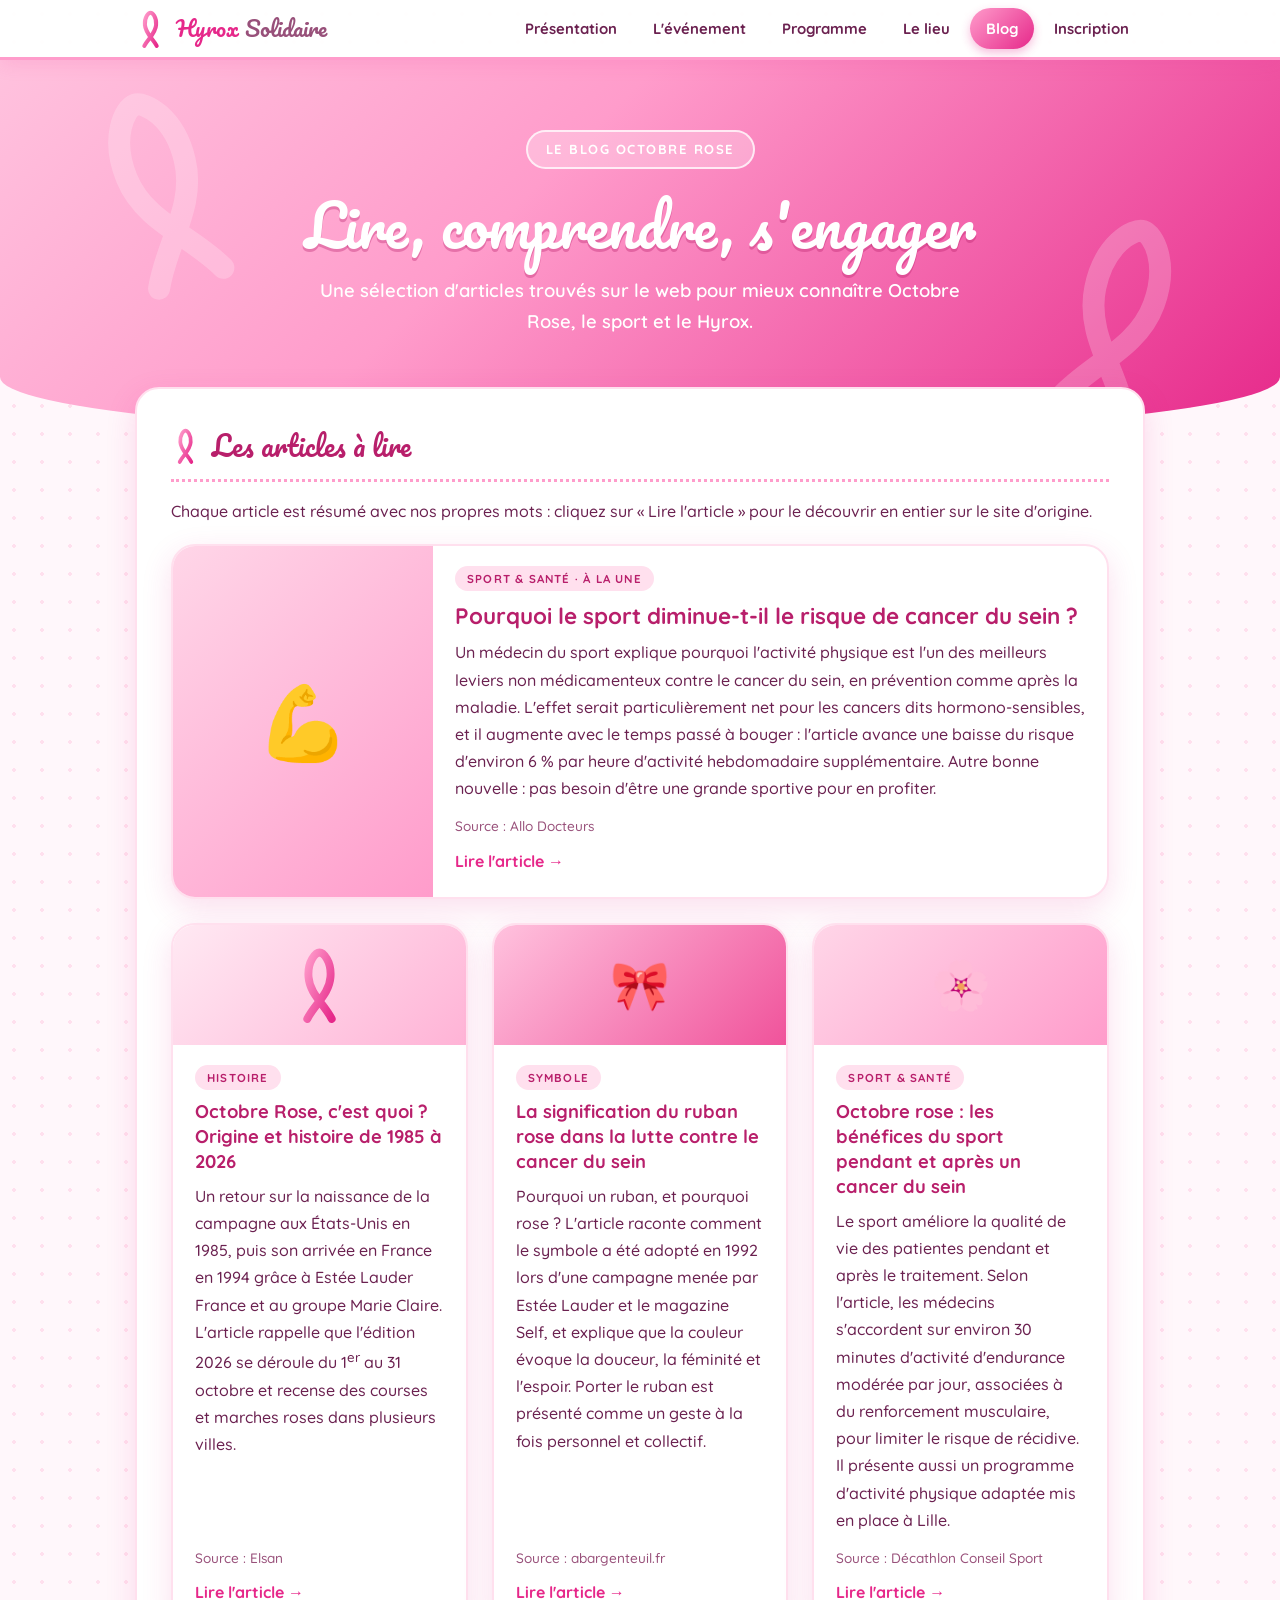
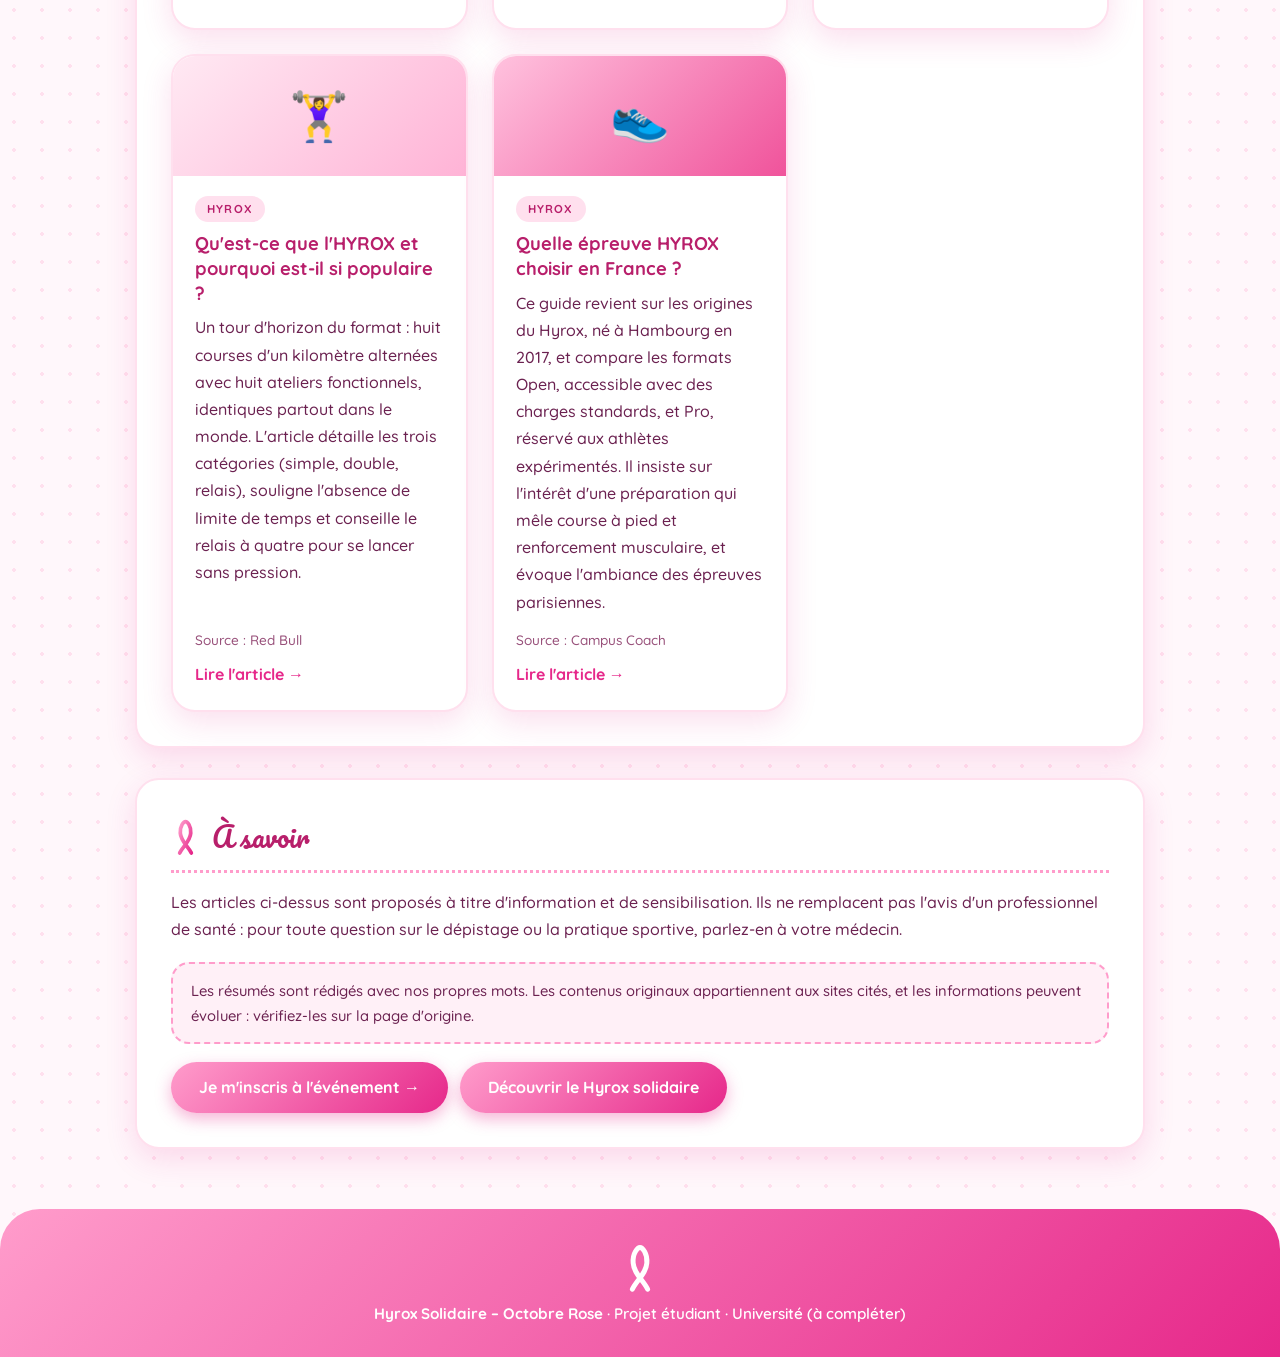
==== blog.html @ e8bedfcc "Add files via upload" ====
<!DOCTYPE html>
<html lang="fr">
<head>
  <meta charset="UTF-8">
  <meta name="viewport" content="width=device-width, initial-scale=1.0">
  <title>Blog – Hyrox Solidaire Octobre Rose</title>
  <link rel="icon" type="image/svg+xml" href="ruban.svg">
  <link rel="stylesheet" href="style.css">
</head>
<body>

  <header>
    <nav>
      <a class="logo" href="index.html"><img src="ruban.svg" alt="" class="logo-ruban"><span>Hyrox <em>Solidaire</em></span></a>
      <ul>
        <li><a href="index.html">Présentation</a></li>
        <li><a href="evenement.html">L'événement</a></li>
        <li><a href="programme.html">Programme</a></li>
        <li><a href="lieu.html">Le lieu</a></li>
        <li><a href="blog.html" class="actif">Blog</a></li>
        <li><a href="inscription.html">Inscription</a></li>
      </ul>
    </nav>
  </header>

  <div class="hero">
    <span class="badge">Le blog Octobre Rose</span>
    <h1>Lire, comprendre, s'engager</h1>
    <p>Une sélection d'articles trouvés sur le web pour mieux connaître Octobre Rose, le sport et le Hyrox.</p>
  </div>

  <main>

    <section id="articles">
      <h2>Les articles à lire</h2>
      <p>Chaque article est résumé avec nos propres mots : cliquez sur « Lire l'article » pour le découvrir en entier sur le site d'origine.</p>

      <div class="articles">

        <article class="article une">
          <div class="article-visuel">💪</div>
          <div class="article-corps">
            <span class="etiquette">Sport &amp; santé · À la une</span>
            <h3>Pourquoi le sport diminue-t-il le risque de cancer du sein ?</h3>
            <p>Un médecin du sport explique pourquoi l'activité physique est l'un des meilleurs leviers non médicamenteux contre le cancer du sein, en prévention comme après la maladie. L'effet serait particulièrement net pour les cancers dits hormono-sensibles, et il augmente avec le temps passé à bouger : l'article avance une baisse du risque d'environ 6 % par heure d'activité hebdomadaire supplémentaire. Autre bonne nouvelle : pas besoin d'être une grande sportive pour en profiter.</p>
            <p class="source">Source : Allo Docteurs</p>
            <a class="lire" href="https://www.allodocteurs.fr/maladies/cancer/cancer-du-sein/pourquoi-le-sport-diminue-t-il-le-risque-de-cancer-du-sein_25595.html" target="_blank" rel="noopener">Lire l'article →</a>
          </div>
        </article>

        <article class="article">
          <div class="article-visuel v2"><img src="ruban.svg" alt=""></div>
          <div class="article-corps">
            <span class="etiquette">Histoire</span>
            <h3>Octobre Rose, c'est quoi ? Origine et histoire de 1985 à 2026</h3>
            <p>Un retour sur la naissance de la campagne aux États-Unis en 1985, puis son arrivée en France en 1994 grâce à Estée Lauder France et au groupe Marie Claire. L'article rappelle que l'édition 2026 se déroule du 1<sup>er</sup> au 31 octobre et recense des courses et marches roses dans plusieurs villes.</p>
            <p class="source">Source : Elsan</p>
            <a class="lire" href="https://www.elsan.care/fr/nos-actualites/octobre-rose-c-est-quoi" target="_blank" rel="noopener">Lire l'article →</a>
          </div>
        </article>

        <article class="article">
          <div class="article-visuel v3">🎀</div>
          <div class="article-corps">
            <span class="etiquette">Symbole</span>
            <h3>La signification du ruban rose dans la lutte contre le cancer du sein</h3>
            <p>Pourquoi un ruban, et pourquoi rose ? L'article raconte comment le symbole a été adopté en 1992 lors d'une campagne menée par Estée Lauder et le magazine Self, et explique que la couleur évoque la douceur, la féminité et l'espoir. Porter le ruban est présenté comme un geste à la fois personnel et collectif.</p>
            <p class="source">Source : abargenteuil.fr</p>
            <a class="lire" href="https://abargenteuil.fr/blog/ruban-ligue-contre-le-cancer/" target="_blank" rel="noopener">Lire l'article →</a>
          </div>
        </article>

        <article class="article">
          <div class="article-visuel">🌸</div>
          <div class="article-corps">
            <span class="etiquette">Sport &amp; santé</span>
            <h3>Octobre rose : les bénéfices du sport pendant et après un cancer du sein</h3>
            <p>Le sport améliore la qualité de vie des patientes pendant et après le traitement. Selon l'article, les médecins s'accordent sur environ 30 minutes d'activité d'endurance modérée par jour, associées à du renforcement musculaire, pour limiter le risque de récidive. Il présente aussi un programme d'activité physique adaptée mis en place à Lille.</p>
            <p class="source">Source : Décathlon Conseil Sport</p>
            <a class="lire" href="https://conseilsport.decathlon.fr/les-benefices-du-sport-pendant-et-apres-un-cancer-du-sein" target="_blank" rel="noopener">Lire l'article →</a>
          </div>
        </article>

        <article class="article">
          <div class="article-visuel v2">🏋️‍♀️</div>
          <div class="article-corps">
            <span class="etiquette">Hyrox</span>
            <h3>Qu'est-ce que l'HYROX et pourquoi est-il si populaire ?</h3>
            <p>Un tour d'horizon du format : huit courses d'un kilomètre alternées avec huit ateliers fonctionnels, identiques partout dans le monde. L'article détaille les trois catégories (simple, double, relais), souligne l'absence de limite de temps et conseille le relais à quatre pour se lancer sans pression.</p>
            <p class="source">Source : Red Bull</p>
            <a class="lire" href="https://www.redbull.com/ch-fr/cest-quoi-hyrox" target="_blank" rel="noopener">Lire l'article →</a>
          </div>
        </article>

        <article class="article">
          <div class="article-visuel v3">👟</div>
          <div class="article-corps">
            <span class="etiquette">Hyrox</span>
            <h3>Quelle épreuve HYROX choisir en France ?</h3>
            <p>Ce guide revient sur les origines du Hyrox, né à Hambourg en 2017, et compare les formats Open, accessible avec des charges standards, et Pro, réservé aux athlètes expérimentés. Il insiste sur l'intérêt d'une préparation qui mêle course à pied et renforcement musculaire, et évoque l'ambiance des épreuves parisiennes.</p>
            <p class="source">Source : Campus Coach</p>
            <a class="lire" href="https://www.campus.coach/blog/epreuves-hyrox-france" target="_blank" rel="noopener">Lire l'article →</a>
          </div>
        </article>

      </div>
    </section>

    <section id="a-savoir">
      <h2>À savoir</h2>
      <p>Les articles ci-dessus sont proposés à titre d'information et de sensibilisation. Ils ne remplacent pas l'avis d'un professionnel de santé : pour toute question sur le dépistage ou la pratique sportive, parlez-en à votre médecin.</p>
      <div class="note">Les résumés sont rédigés avec nos propres mots. Les contenus originaux appartiennent aux sites cités, et les informations peuvent évoluer : vérifiez-les sur la page d'origine.</div>
      <a href="inscription.html" class="bouton">Je m'inscris à l'événement →</a>
      <a href="evenement.html" class="bouton">Découvrir le Hyrox solidaire</a>
    </section>

  </main>

  <footer>
    <img src="ruban.svg" alt="" class="ruban-pied">
    <p><strong>Hyrox Solidaire – Octobre Rose</strong> · Projet étudiant · Université (à compléter)</p>
  </footer>

</body>
</html>
---- style.css ----
@import url("https://fonts.googleapis.com/css2?family=Pacifico&family=Quicksand:wght@400;500;600;700&display=swap");

/* ==========================================================
   Hyrox Solidaire – Octobre Rose
   Style girly tout en rose, sans noir
   ========================================================== */

:root {
  --rose: #f0539b;
  --rose-vif: #e6288a;
  --rose-fonce: #b81f6b;
  --rose-doux: #ff9ccb;
  --rose-poudre: #ffe0ee;
  --rose-pale: #fff0f7;
  --creme: #fff7fb;
  --prune: #6b2150;
  --prune-doux: #98507a;
  --blanc: #ffffff;
  --rayon: 24px;
  --ombre: 0 10px 30px rgba(230, 40, 138, 0.15);
  --police-titre: "Pacifico", "Brush Script MT", cursive;
  --police: "Quicksand", "Segoe UI", Arial, sans-serif;
}

* {
  box-sizing: border-box;
  margin: 0;
  padding: 0;
}

html {
  scroll-behavior: smooth;
}

::selection {
  background: var(--rose-doux);
  color: var(--blanc);
}

body {
  font-family: var(--police);
  font-weight: 500;
  line-height: 1.7;
  color: var(--prune);
  background-color: var(--creme);
  background-image: radial-gradient(var(--rose-poudre) 1.6px, transparent 1.6px);
  background-size: 28px 28px;
}

a {
  color: var(--rose-fonce);
}

/* ---------- Navigation ---------- */
header {
  background: rgba(255, 255, 255, 0.94);
  border-bottom: 3px solid var(--rose-doux);
  box-shadow: 0 4px 18px rgba(230, 40, 138, 0.12);
  position: sticky;
  top: 0;
  z-index: 10;
}

nav {
  max-width: 1050px;
  margin: 0 auto;
  padding: 8px 20px;
  display: flex;
  flex-wrap: wrap;
  align-items: center;
  justify-content: space-between;
  gap: 6px;
}

.logo {
  display: flex;
  align-items: center;
  gap: 10px;
  font-family: var(--police-titre);
  font-size: 1.35rem;
  color: var(--rose-vif);
  text-decoration: none;
}

.logo em {
  font-style: normal;
  color: var(--prune-doux);
}

.logo-ruban {
  height: 40px;
  width: auto;
}

nav ul {
  list-style: none;
  display: flex;
  flex-wrap: wrap;
  gap: 4px;
}

nav ul a {
  display: block;
  padding: 8px 16px;
  color: var(--prune);
  text-decoration: none;
  font-weight: 700;
  font-size: 0.93rem;
  border-radius: 999px;
  transition: background 0.2s, color 0.2s;
}

nav ul a:hover {
  background: var(--rose-poudre);
  color: var(--rose-fonce);
}

nav ul a.actif {
  background: linear-gradient(135deg, var(--rose-doux), var(--rose-vif));
  color: var(--blanc);
  box-shadow: 0 4px 10px rgba(230, 40, 138, 0.3);
}

/* ---------- Bandeau d'en-tête ---------- */
.hero {
  position: relative;
  overflow: hidden;
  background: linear-gradient(135deg, #ffc2de 0%, var(--rose-doux) 40%, var(--rose-vif) 100%);
  color: var(--blanc);
  text-align: center;
  padding: 70px 20px 100px;
  border-radius: 0 0 50% 50% / 0 0 60px 60px;
}

.hero::before,
.hero::after {
  content: "";
  position: absolute;
  width: 170px;
  height: 220px;
  background: url("ruban.svg") center / contain no-repeat;
  filter: brightness(0) invert(1);
  opacity: 0.22;
}

.hero::before {
  left: 6%;
  top: 20px;
  transform: rotate(-18deg);
}

.hero::after {
  right: 6%;
  bottom: 10px;
  transform: rotate(16deg);
}

.hero > * {
  position: relative;
  z-index: 1;
}

.hero h1 {
  font-family: var(--police-titre);
  font-weight: 400;
  font-size: clamp(2.1rem, 5.5vw, 3.6rem);
  line-height: 1.25;
  margin-bottom: 14px;
  text-shadow: 0 3px 0 rgba(184, 31, 107, 0.35);
}

.hero p {
  max-width: 680px;
  margin: 0 auto;
  font-size: 1.15rem;
  font-weight: 600;
}

.badge {
  display: inline-block;
  background: rgba(255, 255, 255, 0.28);
  border: 2px solid rgba(255, 255, 255, 0.75);
  padding: 6px 18px;
  border-radius: 999px;
  font-size: 0.82rem;
  font-weight: 700;
  letter-spacing: 1.5px;
  text-transform: uppercase;
  margin-bottom: 20px;
}

/* ---------- Contenu ---------- */
main {
  position: relative;
  max-width: 1050px;
  margin: -50px auto 60px;
  padding: 0 20px;
}

section {
  background: var(--blanc);
  border: 2px solid var(--rose-poudre);
  border-radius: var(--rayon);
  box-shadow: var(--ombre);
  padding: 34px;
  margin-bottom: 30px;
}

h2 {
  font-family: var(--police-titre);
  font-weight: 400;
  color: var(--rose-fonce);
  font-size: 1.7rem;
  margin-bottom: 16px;
  padding-bottom: 10px;
  border-bottom: 3px dotted var(--rose-doux);
}

h2::before {
  content: "";
  display: inline-block;
  width: 1.1em;
  height: 1.4em;
  background: url("ruban.svg") center / contain no-repeat;
  margin-right: 0.4em;
  vertical-align: -0.28em;
}

h3 {
  color: var(--prune);
  margin: 18px 0 6px;
}

p + p {
  margin-top: 12px;
}

ul.liste {
  margin: 10px 0 0 22px;
}

ul.liste li {
  margin-bottom: 6px;
}

ul.liste li::marker {
  color: var(--rose);
}

/* ---------- Grilles et cartes ---------- */
.grille {
  display: grid;
  grid-template-columns: repeat(auto-fit, minmax(250px, 1fr));
  gap: 20px;
  margin-top: 16px;
}

.carte {
  background: var(--rose-pale);
  border: 2px dashed var(--rose-doux);
  border-radius: var(--rayon);
  padding: 22px;
}

.carte h3 {
  margin-top: 0;
  color: var(--rose-fonce);
}

.profil {
  display: flex;
  align-items: center;
  gap: 24px;
  flex-wrap: wrap;
}

.avatar {
  width: 120px;
  height: 120px;
  border-radius: 50%;
  background: linear-gradient(135deg, var(--rose-doux), var(--rose-vif));
  border: 5px solid var(--rose-poudre);
  box-shadow: var(--ombre);
  color: var(--blanc);
  display: flex;
  align-items: center;
  justify-content: center;
  font-family: var(--police-titre);
  font-size: 2.4rem;
  flex-shrink: 0;
}

/* ---------- Chiffres clés ---------- */
.chiffres {
  display: grid;
  grid-template-columns: repeat(auto-fit, minmax(170px, 1fr));
  gap: 16px;
  margin-top: 16px;
}

.chiffre {
  text-align: center;
  background: linear-gradient(135deg, var(--rose-doux), var(--rose-vif));
  color: var(--blanc);
  border-radius: var(--rayon);
  padding: 22px 10px;
  font-weight: 600;
  box-shadow: 0 8px 18px rgba(230, 40, 138, 0.25);
}

.chiffre strong {
  display: block;
  font-family: var(--police-titre);
  font-weight: 400;
  font-size: 1.7rem;
  color: var(--blanc);
}

/* ---------- Tableau des 8 ateliers ---------- */
table {
  width: 100%;
  border-collapse: collapse;
  margin-top: 14px;
  border-radius: 16px;
  overflow: hidden;
}

th,
td {
  padding: 12px 14px;
  text-align: left;
  border-bottom: 1px solid var(--rose-poudre);
}

th {
  background: linear-gradient(135deg, var(--rose-doux), var(--rose-vif));
  color: var(--blanc);
  font-size: 0.9rem;
  text-transform: uppercase;
  letter-spacing: 0.8px;
}

tr:nth-child(even) td {
  background: var(--rose-pale);
}

/* ---------- Programme (timeline) ---------- */
.timeline {
  list-style: none;
  position: relative;
  margin-top: 18px;
  padding-left: 34px;
}

.timeline::before {
  content: "";
  position: absolute;
  left: 9px;
  top: 6px;
  bottom: 6px;
  width: 4px;
  background: repeating-linear-gradient(var(--rose-doux) 0 8px, transparent 8px 14px);
  border-radius: 4px;
}

.timeline li {
  position: relative;
  margin-bottom: 22px;
}

.timeline li::before {
  content: "♥";
  position: absolute;
  left: -34px;
  top: 0;
  width: 22px;
  height: 22px;
  line-height: 22px;
  text-align: center;
  font-size: 1.05rem;
  color: var(--rose-vif);
  background: var(--blanc);
}

.heure {
  display: inline-block;
  background: linear-gradient(135deg, var(--rose-doux), var(--rose-vif));
  color: var(--blanc);
  font-weight: 700;
  font-size: 0.85rem;
  padding: 2px 14px;
  border-radius: 999px;
  margin-bottom: 4px;
}

.timeline h3 {
  margin: 2px 0 2px;
}

/* ---------- Bouton ---------- */
.bouton {
  display: inline-block;
  margin-top: 18px;
  margin-right: 8px;
  background: linear-gradient(135deg, var(--rose-doux), var(--rose-vif));
  color: var(--blanc);
  text-decoration: none;
  font-weight: 700;
  padding: 12px 28px;
  border-radius: 999px;
  box-shadow: 0 6px 16px rgba(230, 40, 138, 0.35);
  transition: transform 0.2s, box-shadow 0.2s;
}

.bouton:hover {
  transform: translateY(-3px);
  box-shadow: 0 10px 22px rgba(230, 40, 138, 0.45);
}

/* ---------- Carte du lieu ---------- */
.carte-map {
  margin-top: 16px;
  border-radius: var(--rayon);
  overflow: hidden;
  border: 5px solid var(--rose-poudre);
  box-shadow: var(--ombre);
}

.carte-map iframe {
  display: block;
  width: 100%;
  height: 420px;
  border: 0;
}

.liens-carte {
  margin-top: 10px;
  font-size: 0.95rem;
}

/* ---------- Formulaire ---------- */
.formulaire {
  margin-top: 10px;
}

.ligne {
  display: grid;
  grid-template-columns: repeat(auto-fit, minmax(240px, 1fr));
  gap: 18px;
}

.champ {
  display: flex;
  flex-direction: column;
  margin-bottom: 18px;
}

.champ label {
  font-weight: 700;
  margin-bottom: 6px;
  font-size: 0.95rem;
}

.champ input,
.champ select,
.champ textarea {
  font: inherit;
  color: var(--prune);
  padding: 11px 16px;
  border: 2px solid var(--rose-poudre);
  border-radius: 16px;
  background: var(--rose-pale);
  transition: border-color 0.2s, box-shadow 0.2s, background 0.2s;
}

.champ input:focus,
.champ select:focus,
.champ textarea:focus {
  outline: none;
  background: var(--blanc);
  border-color: var(--rose);
  box-shadow: 0 0 0 4px rgba(240, 83, 155, 0.2);
}

.case {
  display: flex;
  align-items: flex-start;
  gap: 10px;
  margin-bottom: 14px;
  font-size: 0.95rem;
  cursor: pointer;
}

.case input {
  margin-top: 5px;
  accent-color: var(--rose-vif);
  width: 18px;
  height: 18px;
  flex-shrink: 0;
}

.erreur {
  color: var(--rose-fonce);
  background: var(--rose-poudre);
  border: 2px solid var(--rose-doux);
  border-radius: 16px;
  padding: 10px 14px;
  margin-bottom: 8px;
  font-weight: 700;
}

.formulaire .bouton {
  border: 0;
  cursor: pointer;
  font: inherit;
  font-weight: 700;
}

.confirmation {
  background: var(--rose-pale);
  border: 2px dashed var(--rose-doux);
  border-radius: var(--rayon);
  padding: 24px;
  margin-top: 10px;
}

.confirmation h3 {
  margin-top: 0;
  color: var(--rose-fonce);
}

[hidden] {
  display: none !important;
}

/* ---------- Blog ---------- */
.articles {
  display: grid;
  grid-template-columns: repeat(auto-fit, minmax(290px, 1fr));
  gap: 24px;
  margin-top: 18px;
}

.article {
  display: flex;
  flex-direction: column;
  background: var(--blanc);
  border: 2px solid var(--rose-poudre);
  border-radius: var(--rayon);
  overflow: hidden;
  box-shadow: var(--ombre);
  transition: transform 0.25s, box-shadow 0.25s;
}

.article:hover {
  transform: translateY(-5px);
  box-shadow: 0 16px 36px rgba(230, 40, 138, 0.25);
}

.article-visuel {
  display: flex;
  align-items: center;
  justify-content: center;
  height: 120px;
  font-size: 3rem;
  background: linear-gradient(135deg, #ffd6e8, var(--rose-doux));
}

.article-visuel.v2 {
  background: linear-gradient(135deg, #ffe9f3, #ffb3d6);
}

.article-visuel.v3 {
  background: linear-gradient(135deg, #ffc2de, var(--rose));
}

.article-visuel img {
  height: 80px;
  width: auto;
}

.article-corps {
  display: flex;
  flex-direction: column;
  flex: 1;
  padding: 20px 22px 22px;
}

.etiquette {
  align-self: flex-start;
  background: var(--rose-poudre);
  color: var(--rose-fonce);
  font-weight: 700;
  font-size: 0.72rem;
  text-transform: uppercase;
  letter-spacing: 1.2px;
  padding: 3px 12px;
  border-radius: 999px;
  margin-bottom: 10px;
}

.article h3 {
  margin: 0 0 8px;
  font-size: 1.15rem;
  line-height: 1.35;
  color: var(--rose-fonce);
}

.article .source {
  margin-top: auto;
  padding-top: 12px;
  font-size: 0.85rem;
  color: var(--prune-doux);
}

.lire {
  display: inline-block;
  margin-top: 10px;
  font-weight: 700;
  text-decoration: none;
  color: var(--rose-vif);
}

.lire:hover {
  text-decoration: underline;
}

.note {
  background: var(--rose-pale);
  border: 2px dashed var(--rose-doux);
  border-radius: 18px;
  padding: 14px 18px;
  font-size: 0.92rem;
  margin-top: 18px;
}

@media (min-width: 720px) {
  .article.une {
    grid-column: 1 / -1;
    flex-direction: row;
  }

  .article.une .article-visuel {
    width: 260px;
    height: auto;
    flex-shrink: 0;
    font-size: 4.5rem;
  }

  .article.une h3 {
    font-size: 1.4rem;
  }
}

/* ---------- Pied de page ---------- */
footer {
  background: linear-gradient(135deg, var(--rose-doux), var(--rose-vif));
  color: var(--blanc);
  text-align: center;
  padding: 34px 20px 30px;
  border-radius: 40px 40px 0 0;
  font-weight: 600;
  font-size: 0.95rem;
}

footer strong {
  color: var(--blanc);
}

.ruban-pied {
  display: block;
  height: 50px;
  margin: 0 auto 8px;
  filter: brightness(0) invert(1);
}

/* ---------- Responsive ---------- */
@media (max-width: 700px) {
  nav {
    flex-direction: column;
    align-items: center;
  }

  nav ul {
    justify-content: center;
  }

  nav ul a {
    padding: 7px 11px;
    font-size: 0.85rem;
  }

  .hero {
    padding: 50px 16px 80px;
  }

  .hero::before,
  .hero::after {
    width: 110px;
    height: 150px;
  }

  section {
    padding: 22px;
  }

  th,
  td {
    padding: 9px 8px;
    font-size: 0.9rem;
  }
}
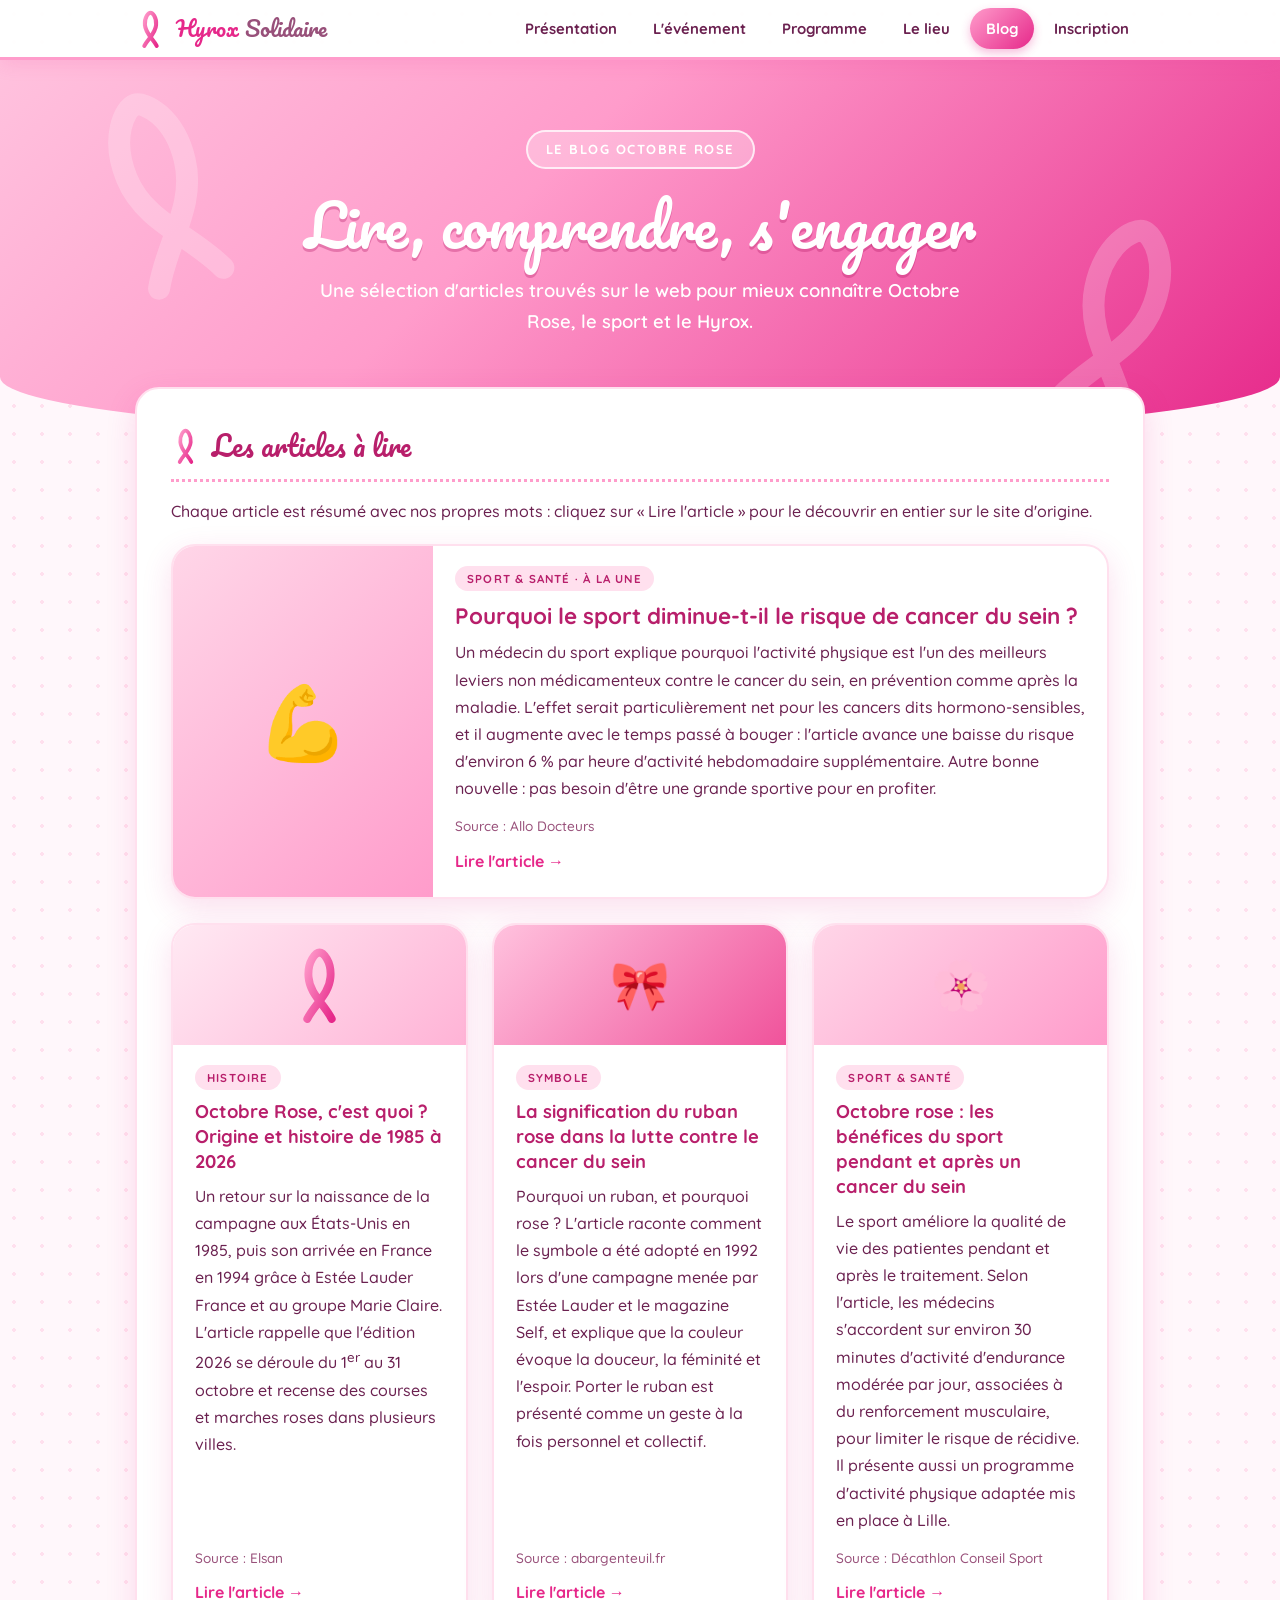
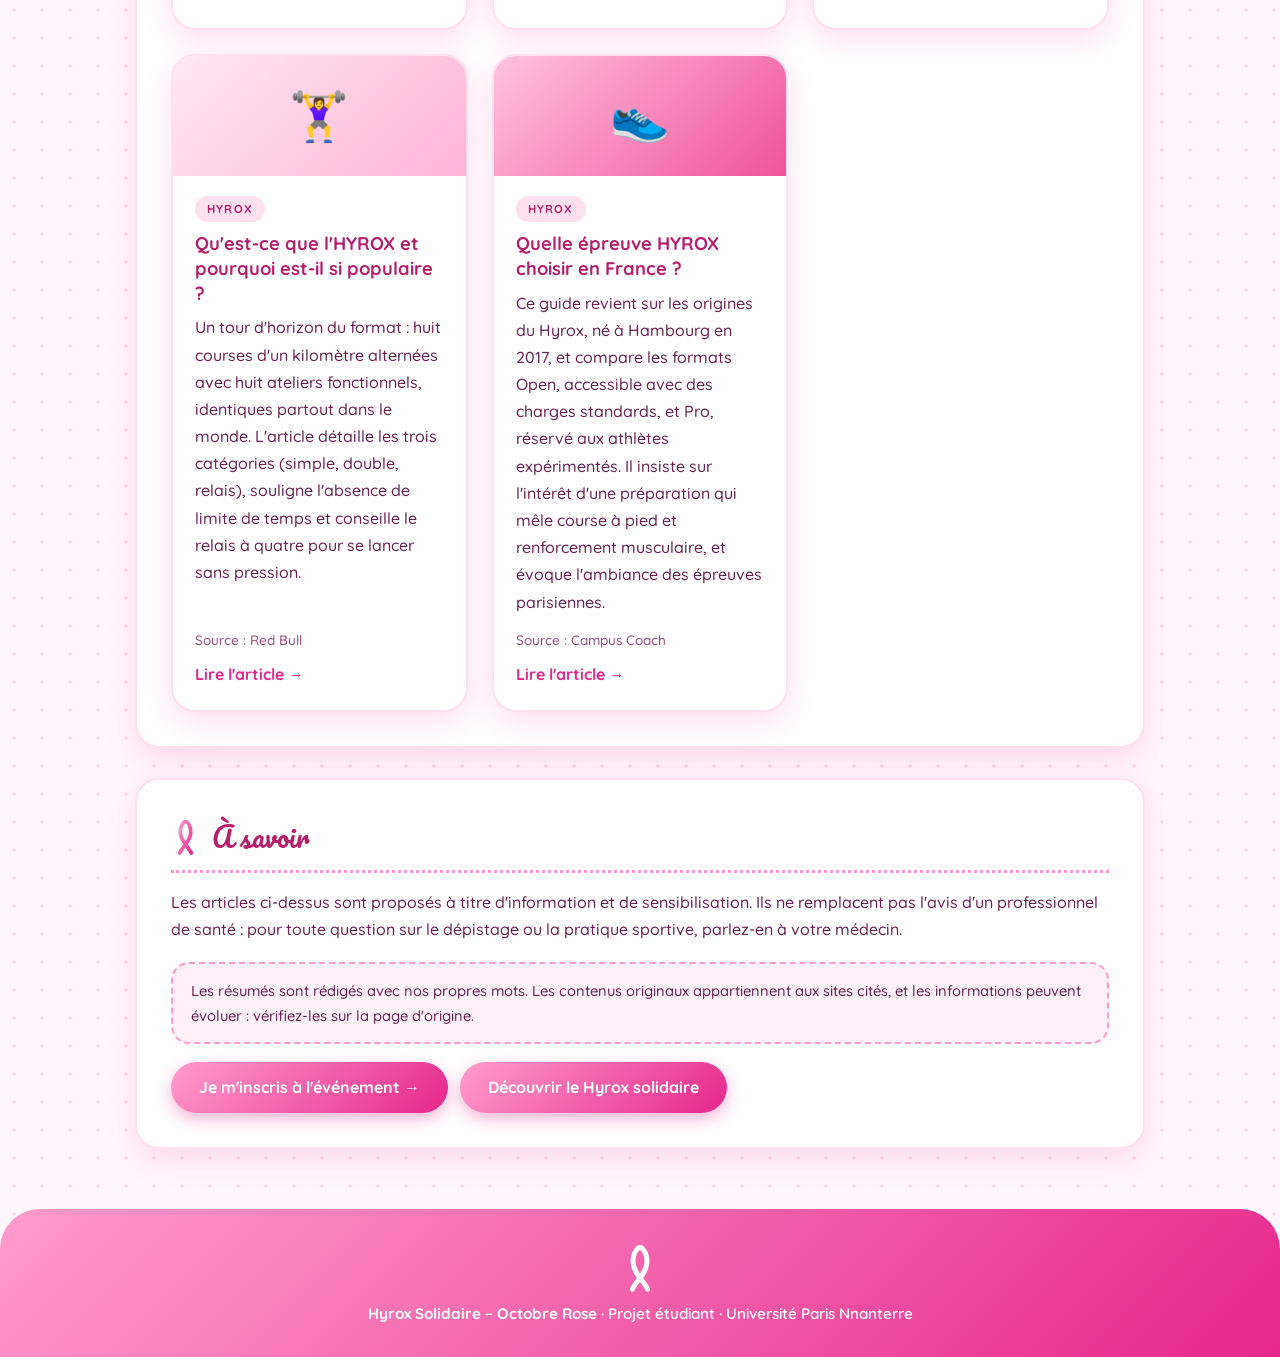
==== commit 98e25974: "Add files via upload" ====
--- a/blog.html
+++ b/blog.html
@@ -118,7 +118,7 @@
 
   <footer>
     <img src="ruban.svg" alt="" class="ruban-pied">
-    <p><strong>Hyrox Solidaire – Octobre Rose</strong> · Projet étudiant · Université (à compléter)</p>
+    <p><strong>Hyrox Solidaire – Octobre Rose</strong> · Projet étudiant · Université Paris Nnanterre</p>
   </footer>
 
 </body>
